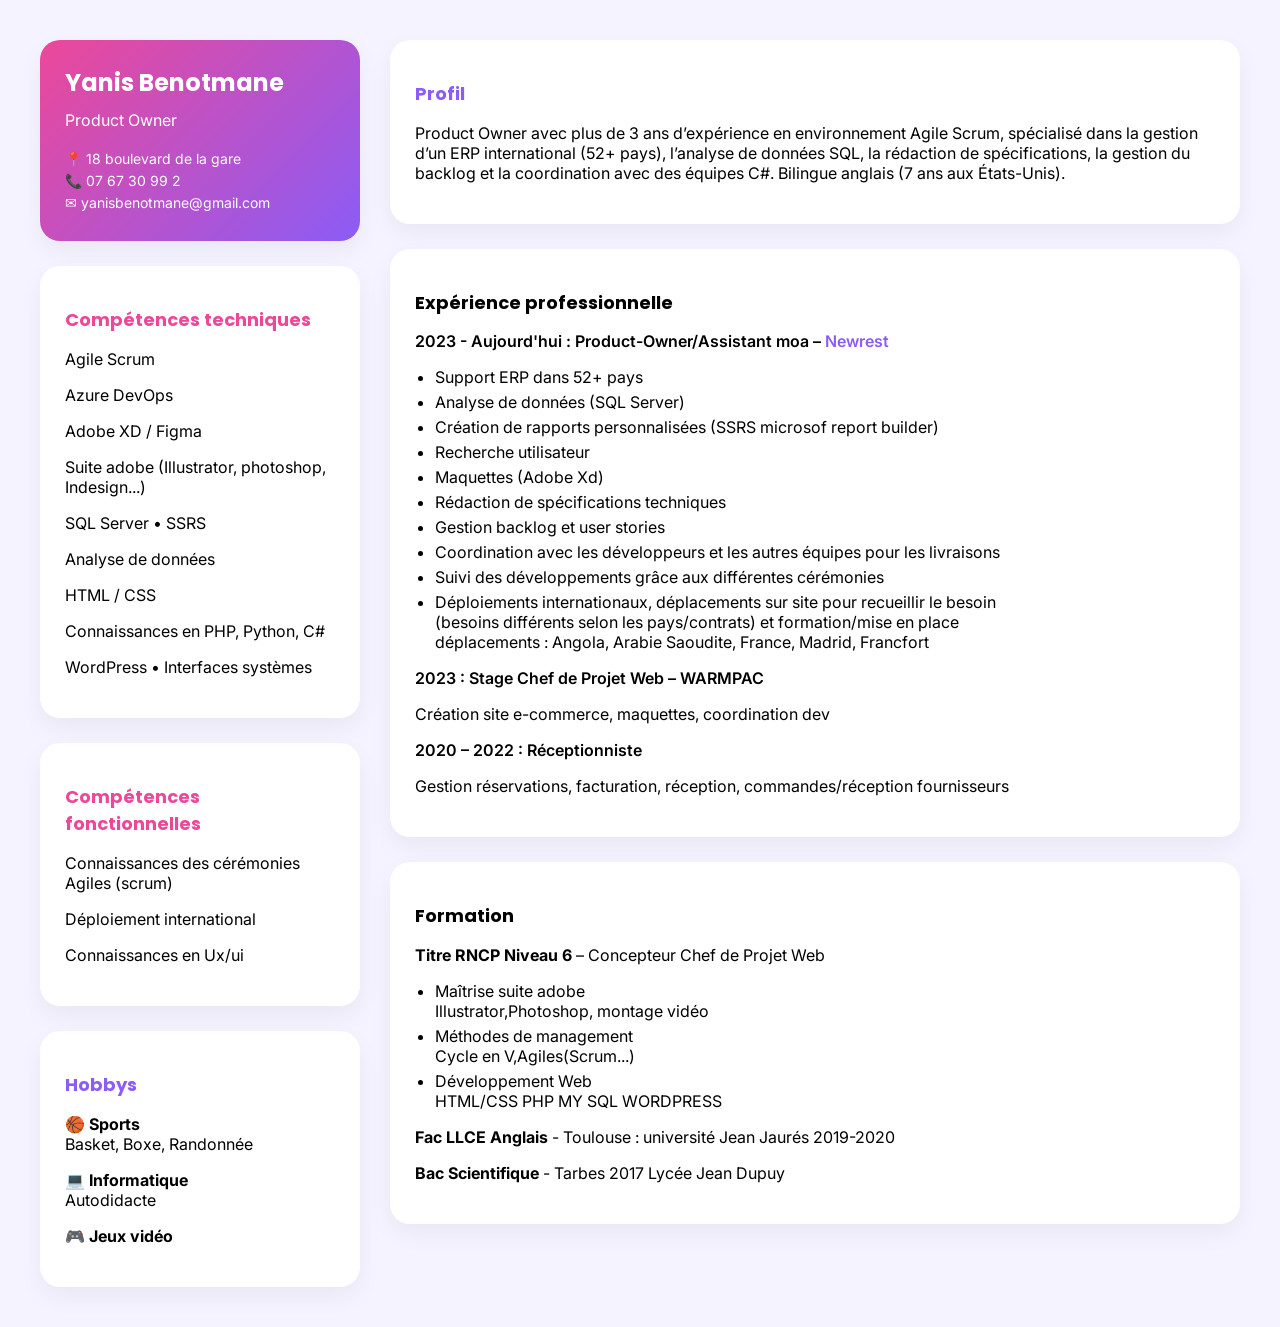
==== index.html @ 2fa93909 "initial commit CV" ====
<!DOCTYPE html>
<html lang="fr">
<head>
    <meta charset="UTF-8">
    <title>CV Yanis Benotmane</title>
    <link rel="stylesheet" href="style.css">
    <link href="https://fonts.googleapis.com/css2?family=Inter:wght@300;400;600&family=Poppins:wght@500;600&display=swap" rel="stylesheet">
</head>

<body>

<div class="container">

    <!-- LEFT -->
    <div class="left">

        <div class="card profile-card">
            <h1>Yanis Benotmane</h1>
            <p class="job">Product Owner</p>

            <div class="contact">
                <p>📍 18 boulevard de la gare</p>
                <p>📞 07 67 30 99 2</p>
                <p>✉ yanisbenotmane@gmail.com</p>
            </div>
        </div>
   
        <div class="card">
            <h2 class="pink">Compétences techniques</h2>
            <p>Agile Scrum</p>
            <p>Azure DevOps</p>
            <p>Adobe XD / Figma</p>
            <p>Suite adobe (Illustrator, photoshop, Indesign...)</p>
            <p>SQL Server • SSRS</p>
            <p>Analyse de données</p>
            <p>HTML / CSS</p>
            <p>Connaissances en PHP, Python, C#</p>
            <p>WordPress • Interfaces systèmes</p>
        </div>

        
        <div class="card">
            <h2 class="pink">Compétences fonctionnelles</h2>
            <p>Connaissances des cérémonies Agiles (scrum)</p>
            <p>Déploiement international</p>
            <p>Connaissances en Ux/ui</p>
         
        </div>

        <div class="card">
            <h2 class="purple">Hobbys</h2>
            <p><strong>🏀 Sports</strong><br>Basket, Boxe, Randonnée</p>
            <p><strong>💻 Informatique</strong><br>Autodidacte</p>
            <p><strong>🎮 Jeux vidéo</strong></p>
        </div>

    </div>
    

    <!-- RIGHT -->
    <div class="right">

        <div class="card">
            <h2 class="purple">Profil</h2>
            <p>
                Product Owner avec plus de 3 ans d’expérience en environnement Agile Scrum,
                spécialisé dans la gestion d’un ERP international (52+ pays), l’analyse de données SQL,
                la rédaction de spécifications, la gestion du backlog et la coordination avec des équipes C#.
                Bilingue anglais (7 ans aux États-Unis).
            </p>
        </div>
       

        <div class="card">
            <h2>Expérience professionnelle</h2>

              <p class="exp-title">
                2023 - Aujourd'hui : Product-Owner/Assistant moa –
                <span class="company">Newrest</span>
            </p>

            <ul>
                <li>Support ERP dans 52+ pays</li>
                <li>Analyse de données (SQL Server)</li>
                <li>Création de rapports personnalisées (SSRS microsof report builder)</li>
                <li>Recherche utilisateur</li>
                <li>Maquettes (Adobe Xd)</li>
                <li>Rédaction de spécifications techniques</li>
                <li>Gestion backlog et user stories</li>
                <li>Coordination avec les développeurs et les autres équipes pour les livraisons</li>
                <li>Suivi des développements grâce aux différentes cérémonies</li>
                <li>Déploiements internationaux, déplacements sur site pour recueillir le besoin <br>
                    (besoins différents selon les pays/contrats) et formation/mise en place <br>
                    déplacements : Angola, Arabie Saoudite, France, Madrid, Francfort
                </li>
            </ul>

           

            <p class="exp-title">2023 : Stage Chef de Projet Web – WARMPAC</p>
            <p>Création site e-commerce, maquettes, coordination dev</p>

            <p class="exp-title">2020 – 2022 : Réceptionniste</p>
            <p>Gestion réservations, facturation, réception, commandes/réception fournisseurs</p>
        </div>

        <div class="card">
            <h2>Formation</h2>
            <p><strong>Titre RNCP Niveau 6</strong> – Concepteur Chef de Projet Web
            <br> 
            <ul>
                <li>Maîtrise suite adobe<br>
                Illustrator,Photoshop, montage vidéo</li>
                
                <li>Méthodes de management <br>
                    Cycle en V,Agiles(Scrum...)</li>
                
                <li>Développement Web <br>
                     HTML/CSS PHP MY SQL WORDPRESS</li>
                
            </ul>
            </p>
            <p><strong>Fac LLCE Anglais</strong> - Toulouse : université Jean Jaurés 2019-2020</p> 
            <p><strong>Bac Scientifique</strong> - Tarbes 2017 Lycée Jean Dupuy</p>
        </div>

    </div>

</div>

</body>
</html>
---- style.css ----
@page {
    size: A4;
    
}



body {
    margin: 0;
    background: #f5f3ff;
    font-family: 'Inter', sans-serif;
}

.container {
    max-width: 1200px;
    margin: 40px auto;
    display: grid;
    grid-template-columns: 320px 1fr;
    gap: 30px;
}

/* CARDS */
.card {
    background: white;
    border-radius: 20px;
    padding: 25px;
    box-shadow: 0 10px 25px rgba(0,0,0,0.05);
}

/* LEFT SIDE */
.left {
    display: flex;
    flex-direction: column;
    gap: 25px;
}

/* PROFILE CARD */
.profile-card {
    background: linear-gradient(135deg, #ec4899, #8b5cf6);
    color: white;
}

.profile-card h1 {
    font-family: 'Poppins';
    font-size: 24px;
    margin: 0;
}

.job {
    margin: 10px 0 20px;
}

.contact p {
    margin: 5px 0;
    font-size: 14px;
    color: white;
}

/* TITLES */
h2 {
    font-family: 'Poppins';
    font-size: 18px;
    margin-bottom: 15px;
}

.pink {
    color: #ec4899;
}

.purple {
    color: #8b5cf6;
}

/* RIGHT SIDE */
.right {
    display: flex;
    flex-direction: column;
    gap: 25px;
}

/* TEXT */
.principal p {
    font-size: 14px;
    color: #374151;
}

.exp-title {
    font-weight: 600;
    margin-top: 15px;
}

.company {
    color: #8b5cf6;
}

/* LIST */
ul {
    padding-left: 20px;
}

li {
    margin-bottom: 5px;
    
}
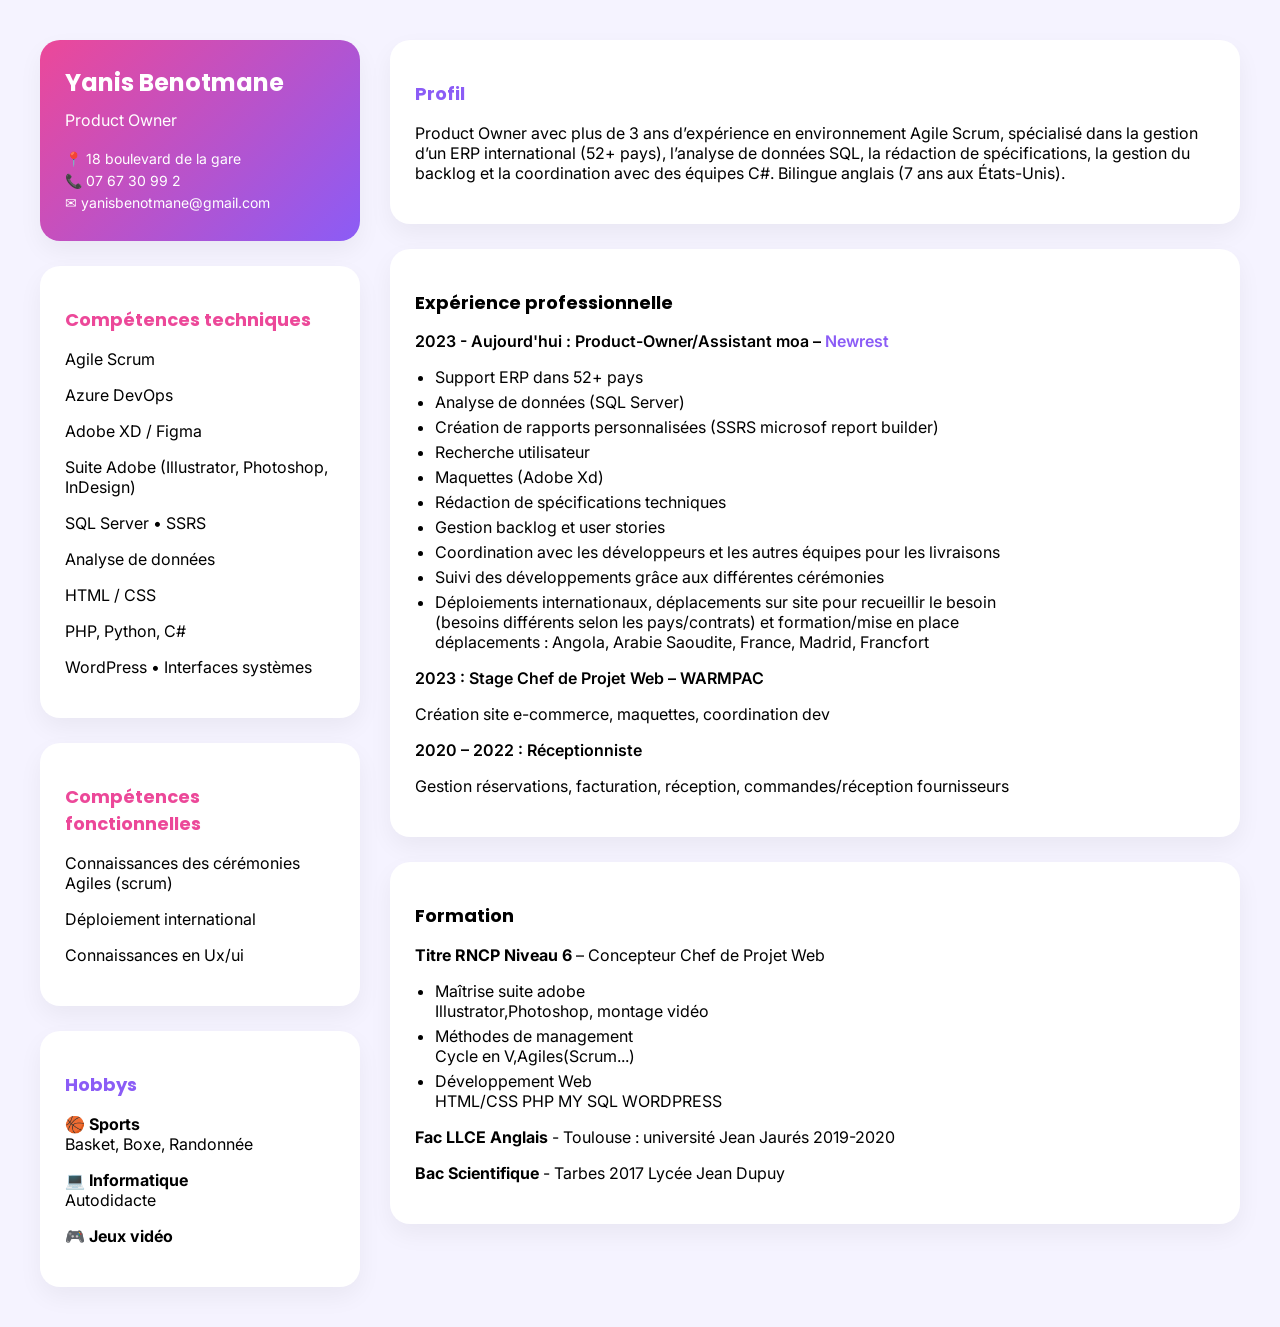
==== commit 7ef7fde9: "ajout icones competences" ====
--- a/index.html
+++ b/index.html
@@ -27,17 +27,17 @@
    
         <div class="card">
             <h2 class="pink">Compétences techniques</h2>
-            <p>Agile Scrum</p>
-            <p>Azure DevOps</p>
-            <p>Adobe XD / Figma</p>
-            <p>Suite adobe (Illustrator, photoshop, Indesign...)</p>
-            <p>SQL Server • SSRS</p>
-            <p>Analyse de données</p>
-            <p>HTML / CSS</p>
-            <p>Connaissances en PHP, Python, C#</p>
-            <p>WordPress • Interfaces systèmes</p>
+
+            <p><i class="fa-solid fa-rotate"></i> Agile Scrum</p>
+            <p><i class="fa-brands fa-microsoft"></i> Azure DevOps</p>
+            <p><i class="fa-brands fa-figma"></i> Adobe XD / Figma</p>
+            <p><i class="fa-solid fa-pen-nib"></i> Suite Adobe (Illustrator, Photoshop, InDesign)</p>
+            <p><i class="fa-solid fa-database"></i> SQL Server • SSRS</p>
+            <p><i class="fa-solid fa-chart-line"></i> Analyse de données</p>
+            <p><i class="fa-brands fa-html5"></i> HTML / CSS</p>
+            <p><i class="fa-solid fa-code"></i> PHP, Python, C#</p>
+            <p><i class="fa-brands fa-wordpress"></i> WordPress • Interfaces systèmes</p>
         </div>
-
         
         <div class="card">
             <h2 class="pink">Compétences fonctionnelles</h2>
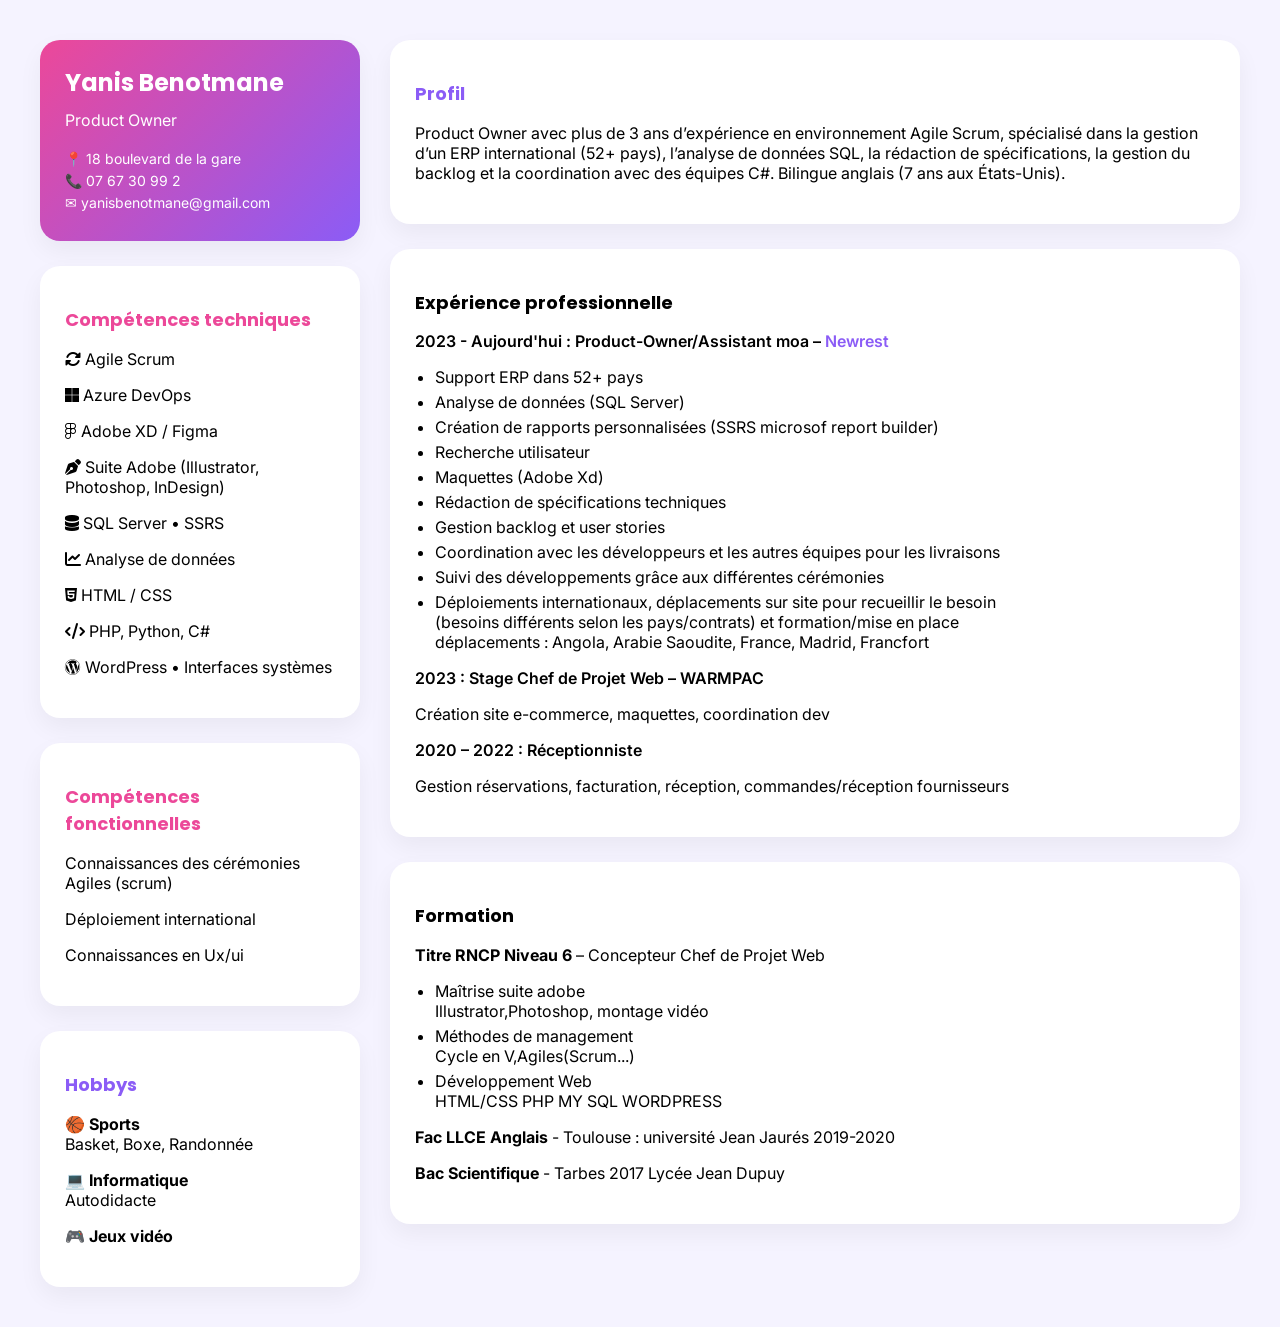
==== commit 2ed886a8: "ajout icones competences" ====
--- a/index.html
+++ b/index.html
@@ -5,6 +5,7 @@
     <title>CV Yanis Benotmane</title>
     <link rel="stylesheet" href="style.css">
     <link href="https://fonts.googleapis.com/css2?family=Inter:wght@300;400;600&family=Poppins:wght@500;600&display=swap" rel="stylesheet">
+    <link rel="stylesheet" href="https://cdnjs.cloudflare.com/ajax/libs/font-awesome/6.6.0/css/all.min.css">
 </head>
 
 <body>
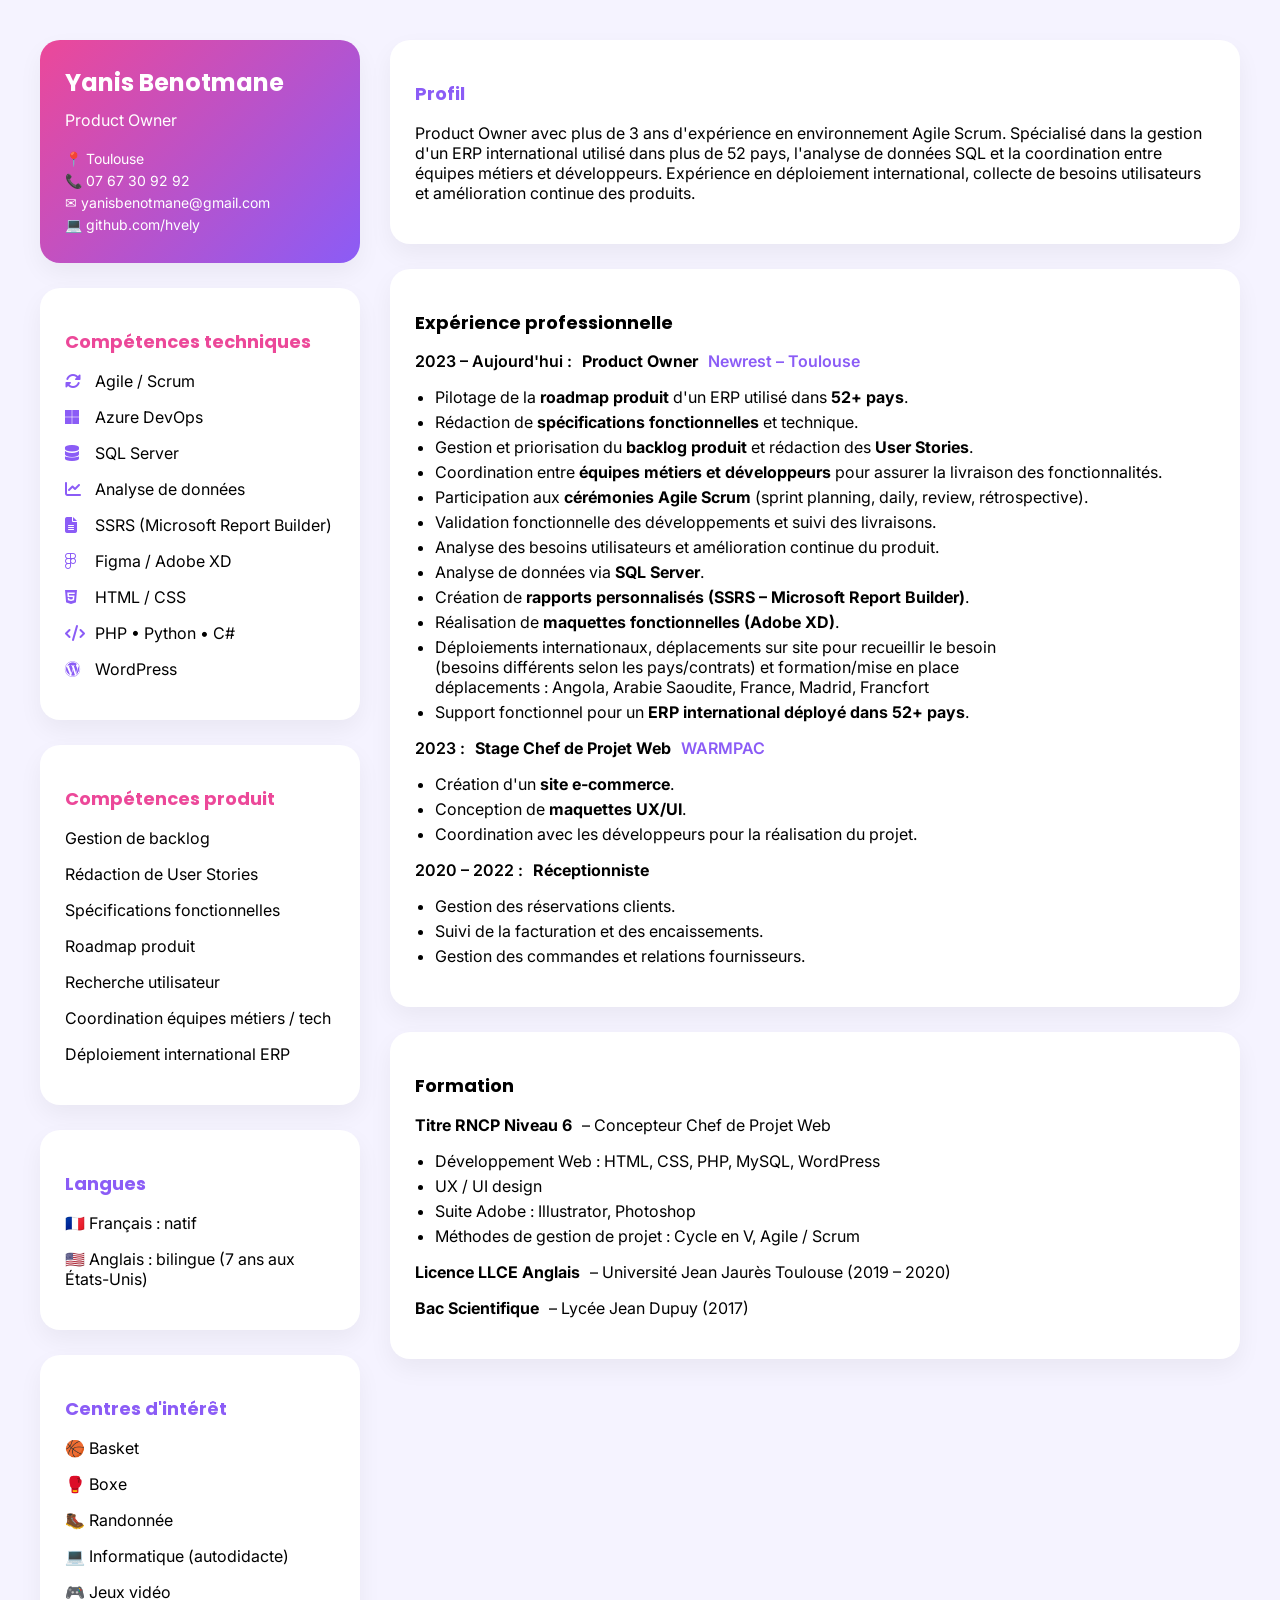
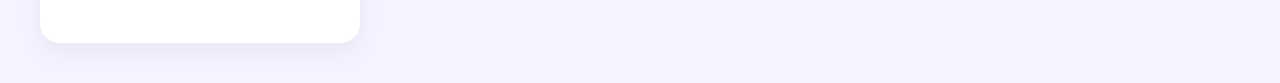
==== commit 4c8e37f4: "ajout icones competences" ====
--- a/index.html
+++ b/index.html
@@ -1,131 +1,242 @@
 <!DOCTYPE html>
 <html lang="fr">
 <head>
-    <meta charset="UTF-8">
-    <title>CV Yanis Benotmane</title>
-    <link rel="stylesheet" href="style.css">
-    <link href="https://fonts.googleapis.com/css2?family=Inter:wght@300;400;600&family=Poppins:wght@500;600&display=swap" rel="stylesheet">
-    <link rel="stylesheet" href="https://cdnjs.cloudflare.com/ajax/libs/font-awesome/6.6.0/css/all.min.css">
+<meta charset="UTF-8">
+<title>CV Yanis Benotmane</title>
+
+<link rel="stylesheet" href="style.css">
+
+<link href="https://fonts.googleapis.com/css2?family=Inter:wght@300;400;600&family=Poppins:wght@500;600&display=swap" rel="stylesheet">
+
+<link rel="stylesheet" href="https://cdnjs.cloudflare.com/ajax/libs/font-awesome/6.6.0/css/all.min.css">
+
 </head>
 
 <body>
 
 <div class="container">
 
-    <!-- LEFT -->
-    <div class="left">
-
-        <div class="card profile-card">
-            <h1>Yanis Benotmane</h1>
-            <p class="job">Product Owner</p>
-
-            <div class="contact">
-                <p>📍 18 boulevard de la gare</p>
-                <p>📞 07 67 30 99 2</p>
-                <p>✉ yanisbenotmane@gmail.com</p>
-            </div>
-        </div>
-   
-        <div class="card">
-            <h2 class="pink">Compétences techniques</h2>
-
-            <p><i class="fa-solid fa-rotate"></i> Agile Scrum</p>
-            <p><i class="fa-brands fa-microsoft"></i> Azure DevOps</p>
-            <p><i class="fa-brands fa-figma"></i> Adobe XD / Figma</p>
-            <p><i class="fa-solid fa-pen-nib"></i> Suite Adobe (Illustrator, Photoshop, InDesign)</p>
-            <p><i class="fa-solid fa-database"></i> SQL Server • SSRS</p>
-            <p><i class="fa-solid fa-chart-line"></i> Analyse de données</p>
-            <p><i class="fa-brands fa-html5"></i> HTML / CSS</p>
-            <p><i class="fa-solid fa-code"></i> PHP, Python, C#</p>
-            <p><i class="fa-brands fa-wordpress"></i> WordPress • Interfaces systèmes</p>
-        </div>
-        
-        <div class="card">
-            <h2 class="pink">Compétences fonctionnelles</h2>
-            <p>Connaissances des cérémonies Agiles (scrum)</p>
-            <p>Déploiement international</p>
-            <p>Connaissances en Ux/ui</p>
-         
-        </div>
-
-        <div class="card">
-            <h2 class="purple">Hobbys</h2>
-            <p><strong>🏀 Sports</strong><br>Basket, Boxe, Randonnée</p>
-            <p><strong>💻 Informatique</strong><br>Autodidacte</p>
-            <p><strong>🎮 Jeux vidéo</strong></p>
-        </div>
-
-    </div>
-    
-
-    <!-- RIGHT -->
-    <div class="right">
-
-        <div class="card">
-            <h2 class="purple">Profil</h2>
-            <p>
-                Product Owner avec plus de 3 ans d’expérience en environnement Agile Scrum,
-                spécialisé dans la gestion d’un ERP international (52+ pays), l’analyse de données SQL,
-                la rédaction de spécifications, la gestion du backlog et la coordination avec des équipes C#.
-                Bilingue anglais (7 ans aux États-Unis).
-            </p>
-        </div>
-       
-
-        <div class="card">
-            <h2>Expérience professionnelle</h2>
-
-              <p class="exp-title">
-                2023 - Aujourd'hui : Product-Owner/Assistant moa –
-                <span class="company">Newrest</span>
-            </p>
-
-            <ul>
-                <li>Support ERP dans 52+ pays</li>
-                <li>Analyse de données (SQL Server)</li>
-                <li>Création de rapports personnalisées (SSRS microsof report builder)</li>
-                <li>Recherche utilisateur</li>
-                <li>Maquettes (Adobe Xd)</li>
-                <li>Rédaction de spécifications techniques</li>
-                <li>Gestion backlog et user stories</li>
-                <li>Coordination avec les développeurs et les autres équipes pour les livraisons</li>
-                <li>Suivi des développements grâce aux différentes cérémonies</li>
-                <li>Déploiements internationaux, déplacements sur site pour recueillir le besoin <br>
+<!-- LEFT COLUMN -->
+
+<div class="left">
+
+<div class="card profile-card">
+
+<h1>Yanis Benotmane</h1>
+
+<p class="job">Product Owner</p>
+
+<div class="contact">
+<p>📍 Toulouse</p>
+<p>📞 07 67 30 92 92</p>
+<p>✉ yanisbenotmane@gmail.com</p>
+<p>💻 github.com/hvely</p>
+</div>
+
+</div>
+
+
+<div class="card">
+
+<h2 class="pink">Compétences techniques</h2>
+
+<p><i class="fa-solid fa-rotate"></i> Agile / Scrum</p>
+<p><i class="fa-brands fa-microsoft"></i> Azure DevOps</p>
+<p><i class="fa-solid fa-database"></i> SQL Server</p>
+<p><i class="fa-solid fa-chart-line"></i> Analyse de données</p>
+<p><i class="fa-solid fa-file-lines"></i> SSRS (Microsoft Report Builder)</p>
+<p><i class="fa-brands fa-figma"></i> Figma / Adobe XD</p>
+<p><i class="fa-brands fa-html5"></i> HTML / CSS</p>
+<p><i class="fa-solid fa-code"></i> PHP • Python • C#</p>
+<p><i class="fa-brands fa-wordpress"></i> WordPress</p>
+
+</div>
+
+
+<div class="card">
+
+<h2 class="pink">Compétences produit</h2>
+
+<p>Gestion de backlog</p>
+<p>Rédaction de User Stories</p>
+<p>Spécifications fonctionnelles</p>
+<p>Roadmap produit</p>
+<p>Recherche utilisateur</p>
+<p>Coordination équipes métiers / tech</p>
+<p>Déploiement international ERP</p>
+
+</div>
+
+
+<div class="card">
+
+<h2 class="purple">Langues</h2>
+
+<p>🇫🇷 Français : natif</p>
+<p>🇺🇸 Anglais : bilingue (7 ans aux États-Unis)</p>
+
+</div>
+
+
+<div class="card">
+
+<h2 class="purple">Centres d'intérêt</h2>
+
+<p>🏀 Basket</p>
+<p>🥊 Boxe</p>
+<p>🥾 Randonnée</p>
+<p>💻 Informatique (autodidacte)</p>
+<p>🎮 Jeux vidéo</p>
+
+</div>
+
+</div>
+
+
+
+<!-- RIGHT COLUMN -->
+
+<div class="right">
+
+<div class="card">
+
+<h2 class="purple">Profil</h2>
+
+<p>
+
+Product Owner avec plus de 3 ans d'expérience en environnement Agile Scrum.  
+Spécialisé dans la gestion d'un ERP international utilisé dans plus de 52 pays, l'analyse de données SQL et la coordination entre équipes métiers et développeurs.  
+
+Expérience en déploiement international, collecte de besoins utilisateurs et amélioration continue des produits.
+
+</p>
+
+</div>
+
+
+
+<div class="card">
+
+<h2>Expérience professionnelle</h2>
+
+
+<p class="exp-title">
+
+2023 – Aujourd'hui : <strong>Product Owner</strong>  
+<span class="company">Newrest – Toulouse</span>
+
+</p>
+
+<ul>
+
+<li>Pilotage de la <strong>roadmap produit</strong> d'un ERP utilisé dans <strong>52+ pays</strong>.</li>
+<li>Rédaction de <strong>spécifications fonctionnelles</strong> et technique.</li>
+
+<li>Gestion et priorisation du <strong>backlog produit</strong> et rédaction des <strong>User Stories</strong>.</li>
+
+<li>Coordination entre <strong>équipes métiers et développeurs</strong> pour assurer la livraison des fonctionnalités.</li>
+
+<li>Participation aux <strong>cérémonies Agile Scrum</strong> (sprint planning, daily, review, rétrospective).</li>
+
+<li>Validation fonctionnelle des développements et suivi des livraisons.</li>
+
+<li>Analyse des besoins utilisateurs et amélioration continue du produit.</li>
+
+<li>Analyse de données via <strong>SQL Server</strong>.</li>
+
+<li>Création de <strong>rapports personnalisés (SSRS – Microsoft Report Builder)</strong>.</li>
+
+<li>Réalisation de <strong>maquettes fonctionnelles (Adobe XD)</strong>.</li>
+
+<li>Déploiements internationaux, déplacements sur site pour recueillir le besoin <br>
                     (besoins différents selon les pays/contrats) et formation/mise en place <br>
-                    déplacements : Angola, Arabie Saoudite, France, Madrid, Francfort
-                </li>
-            </ul>
-
-           
-
-            <p class="exp-title">2023 : Stage Chef de Projet Web – WARMPAC</p>
-            <p>Création site e-commerce, maquettes, coordination dev</p>
-
-            <p class="exp-title">2020 – 2022 : Réceptionniste</p>
-            <p>Gestion réservations, facturation, réception, commandes/réception fournisseurs</p>
-        </div>
-
-        <div class="card">
-            <h2>Formation</h2>
-            <p><strong>Titre RNCP Niveau 6</strong> – Concepteur Chef de Projet Web
-            <br> 
-            <ul>
-                <li>Maîtrise suite adobe<br>
-                Illustrator,Photoshop, montage vidéo</li>
-                
-                <li>Méthodes de management <br>
-                    Cycle en V,Agiles(Scrum...)</li>
-                
-                <li>Développement Web <br>
-                     HTML/CSS PHP MY SQL WORDPRESS</li>
-                
-            </ul>
-            </p>
-            <p><strong>Fac LLCE Anglais</strong> - Toulouse : université Jean Jaurés 2019-2020</p> 
-            <p><strong>Bac Scientifique</strong> - Tarbes 2017 Lycée Jean Dupuy</p>
-        </div>
-
-    </div>
+                    déplacements : Angola, Arabie Saoudite, France, Madrid, Francfort </li>
+
+<li>Support fonctionnel pour un <strong>ERP international déployé dans 52+ pays</strong>.</li>
+
+
+</ul>
+
+
+
+
+
+<p class="exp-title">
+
+2023 : <strong>Stage Chef de Projet Web</strong>  
+<span class="company">WARMPAC</span>
+
+</p>
+
+<ul>
+
+<li>Création d'un <strong>site e-commerce</strong>.</li>
+
+<li>Conception de <strong>maquettes UX/UI</strong>.</li>
+
+<li>Coordination avec les développeurs pour la réalisation du projet.</li>
+
+</ul>
+
+
+
+<p class="exp-title">
+
+2020 – 2022 : <strong>Réceptionniste</strong>
+
+</p>
+
+<ul>
+
+<li>Gestion des réservations clients.</li>
+
+<li>Suivi de la facturation et des encaissements.</li>
+
+<li>Gestion des commandes et relations fournisseurs.</li>
+
+</ul>
+
+</div>
+
+
+
+<div class="card">
+
+<h2>Formation</h2>
+
+<p>
+
+<strong>Titre RNCP Niveau 6</strong> – Concepteur Chef de Projet Web
+
+</p>
+
+<ul>
+
+<li>Développement Web : HTML, CSS, PHP, MySQL, WordPress</li>
+
+<li>UX / UI design</li>
+
+<li>Suite Adobe : Illustrator, Photoshop</li>
+
+<li>Méthodes de gestion de projet : Cycle en V, Agile / Scrum</li>
+
+</ul>
+
+<p>
+
+<strong>Licence LLCE Anglais</strong> – Université Jean Jaurès Toulouse (2019 – 2020)
+
+</p>
+
+<p>
+
+<strong>Bac Scientifique</strong> – Lycée Jean Dupuy (2017)
+
+</p>
+
+</div>
+
+</div>
 
 </div>
 
--- a/style.css
+++ b/style.css
@@ -25,6 +25,17 @@
     border-radius: 20px;
     padding: 25px;
     box-shadow: 0 10px 25px rgba(0,0,0,0.05);
+}
+
+.card p {
+    display: flex;
+    align-items: center;
+    gap: 10px;
+}
+
+.card i {
+    color: #8b5cf6;
+    min-width: 20px;
 }
 
 /* LEFT SIDE */
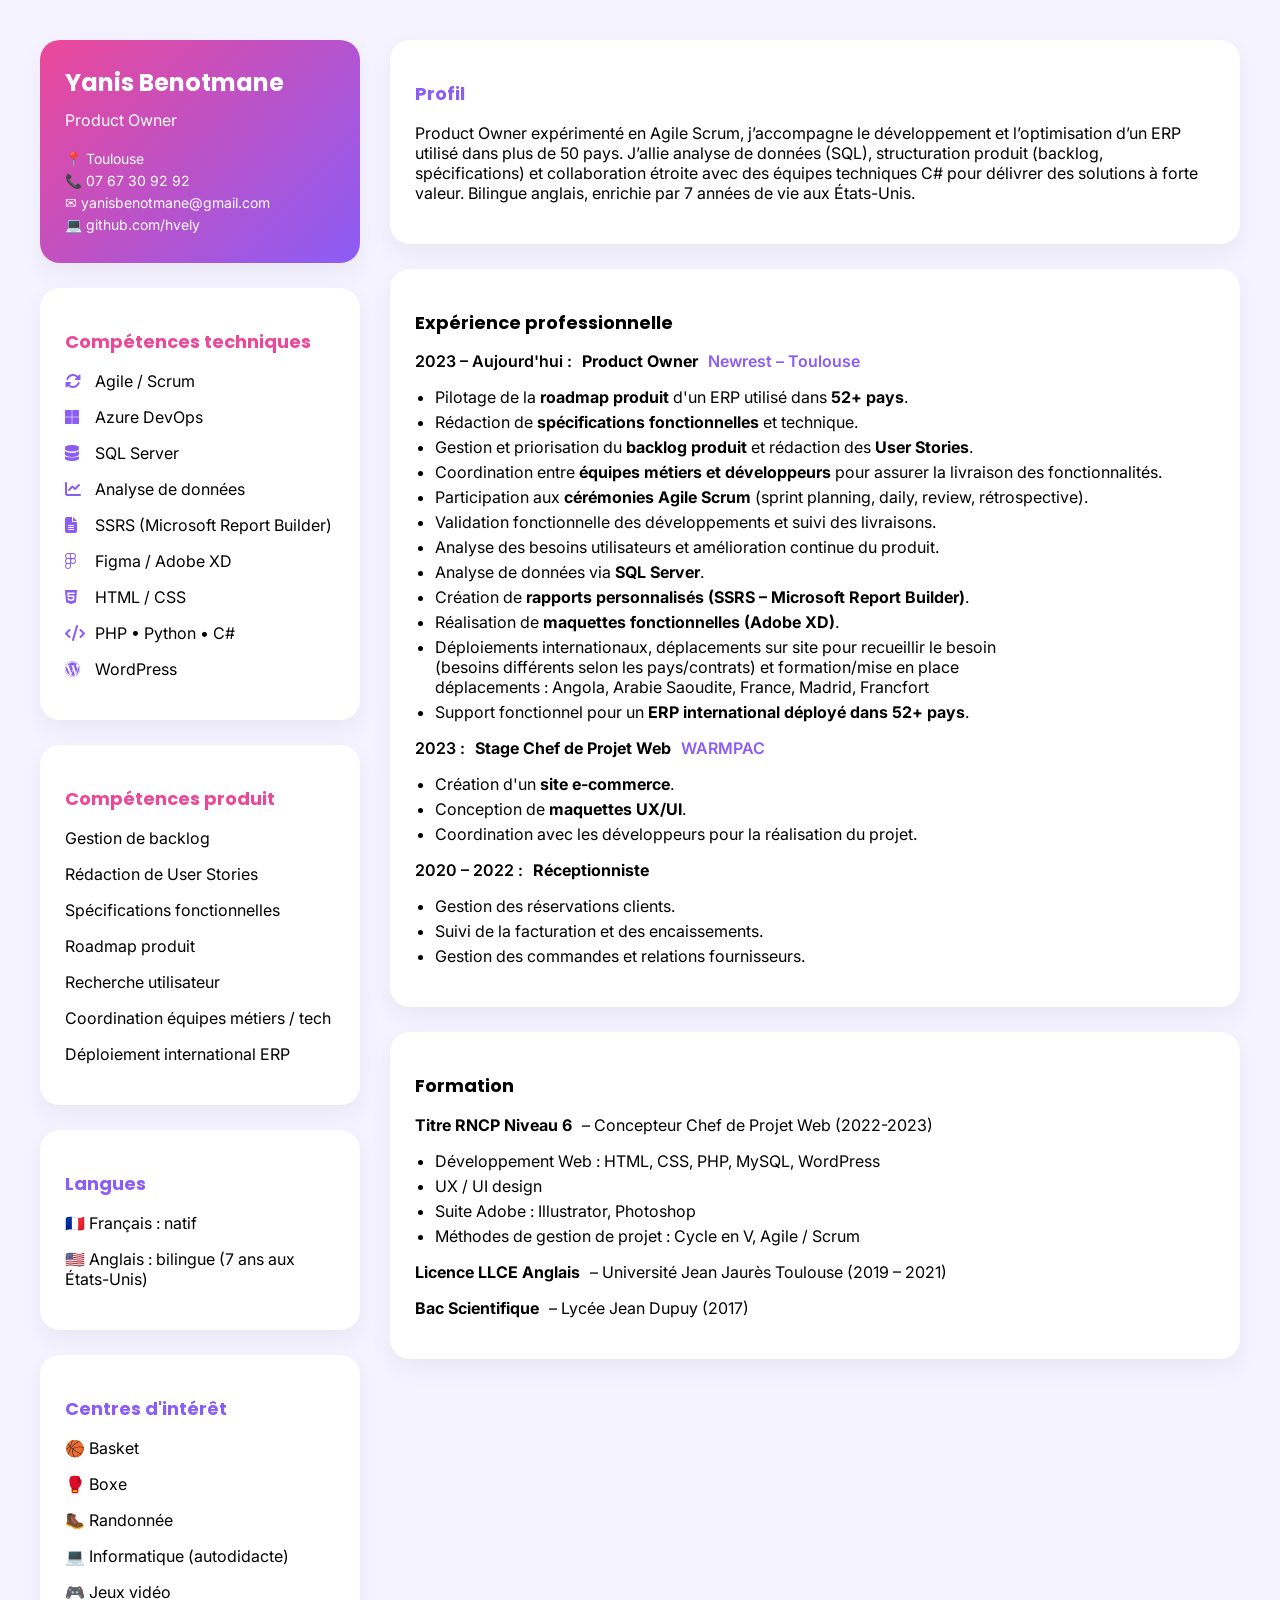
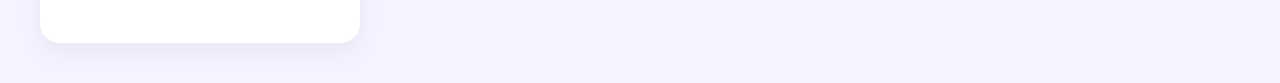
==== commit f04fe73c: "Changements camille + experience" ====
--- a/index.html
+++ b/index.html
@@ -104,10 +104,9 @@
 
 <p>
 
-Product Owner avec plus de 3 ans d'expérience en environnement Agile Scrum.  
-Spécialisé dans la gestion d'un ERP international utilisé dans plus de 52 pays, l'analyse de données SQL et la coordination entre équipes métiers et développeurs.  
-
-Expérience en déploiement international, collecte de besoins utilisateurs et amélioration continue des produits.
+Product Owner expérimenté en Agile Scrum, j’accompagne le développement et l’optimisation d’un ERP utilisé dans plus de 50 pays. 
+J’allie analyse de données (SQL), structuration produit (backlog, spécifications) et collaboration étroite avec des équipes techniques C# 
+pour délivrer des solutions à forte valeur. Bilingue anglais, enrichie par 7 années de vie aux États-Unis.
 
 </p>
 
@@ -206,7 +205,7 @@
 
 <p>
 
-<strong>Titre RNCP Niveau 6</strong> – Concepteur Chef de Projet Web
+<strong>Titre RNCP Niveau 6</strong> – Concepteur Chef de Projet Web (2022-2023)
 
 </p>
 
@@ -224,7 +223,7 @@
 
 <p>
 
-<strong>Licence LLCE Anglais</strong> – Université Jean Jaurès Toulouse (2019 – 2020)
+<strong>Licence LLCE Anglais</strong> – Université Jean Jaurès Toulouse (2019 – 2021)
 
 </p>
 
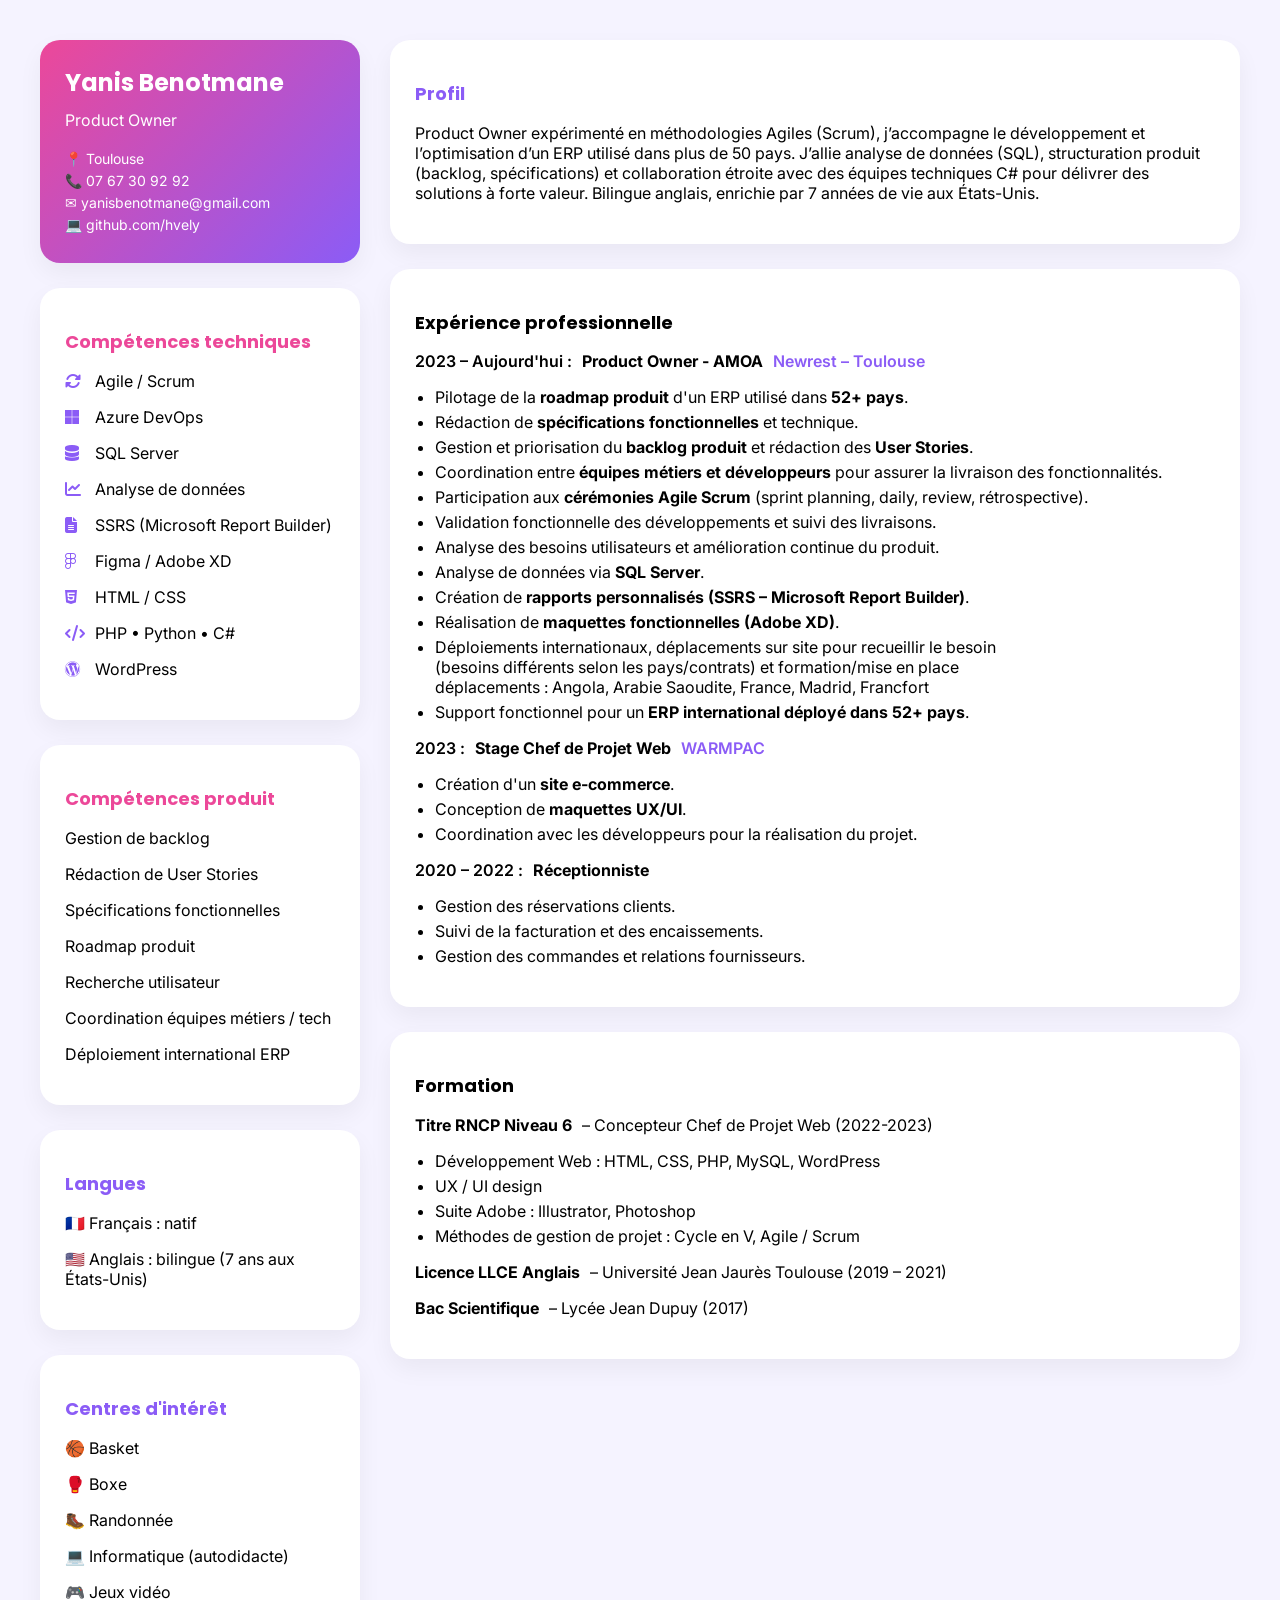
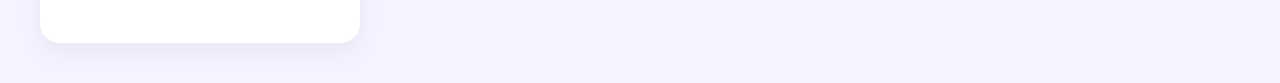
==== commit 7788a5fb: "Update CV" ====
--- a/index.html
+++ b/index.html
@@ -104,7 +104,7 @@
 
 <p>
 
-Product Owner expérimenté en Agile Scrum, j’accompagne le développement et l’optimisation d’un ERP utilisé dans plus de 50 pays. 
+Product Owner expérimenté en méthodologies Agiles (Scrum), j’accompagne le développement et l’optimisation d’un ERP utilisé dans plus de 50 pays. 
 J’allie analyse de données (SQL), structuration produit (backlog, spécifications) et collaboration étroite avec des équipes techniques C# 
 pour délivrer des solutions à forte valeur. Bilingue anglais, enrichie par 7 années de vie aux États-Unis.
 
@@ -121,7 +121,7 @@
 
 <p class="exp-title">
 
-2023 – Aujourd'hui : <strong>Product Owner</strong>  
+2023 – Aujourd'hui : <strong>Product Owner - AMOA</strong>  
 <span class="company">Newrest – Toulouse</span>
 
 </p>
